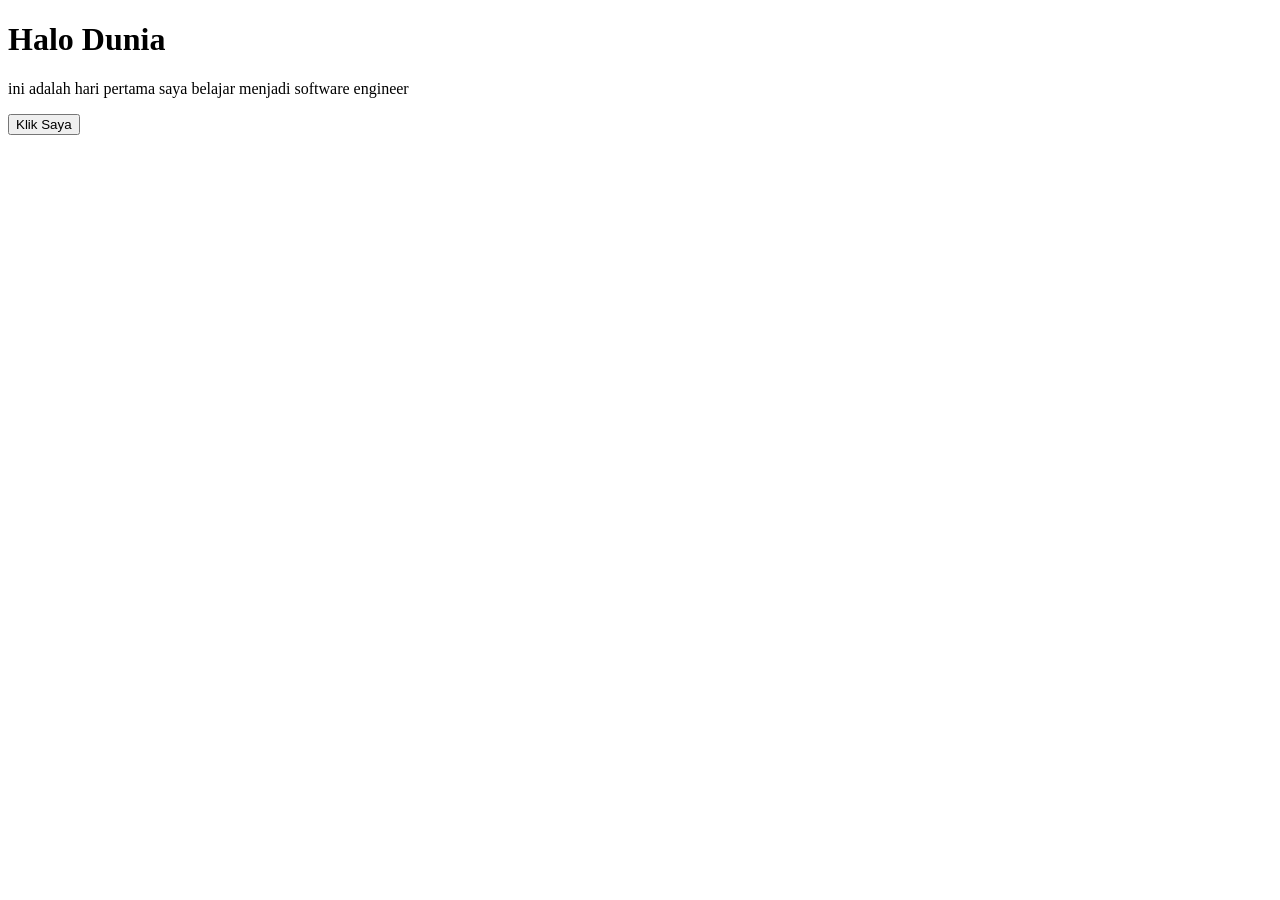
==== index.html @ 7909187d "Proyek minggu 1 dan 2: Portofolio, Kalkulator, dan To-Do List" ====
<!DOCTYPE html>
<html lang="en">
<head>
    <meta charset="UTF-8">
    <meta name="viewport" content="width=device-width, initial-scale=1.0">
    <title>Document</title>
</head>
<body>
   <h1>Halo Dunia</h1> 
   <p>ini adalah hari pertama saya belajar menjadi software engineer</p>
   <button>Klik Saya</button>
</body>
</html>
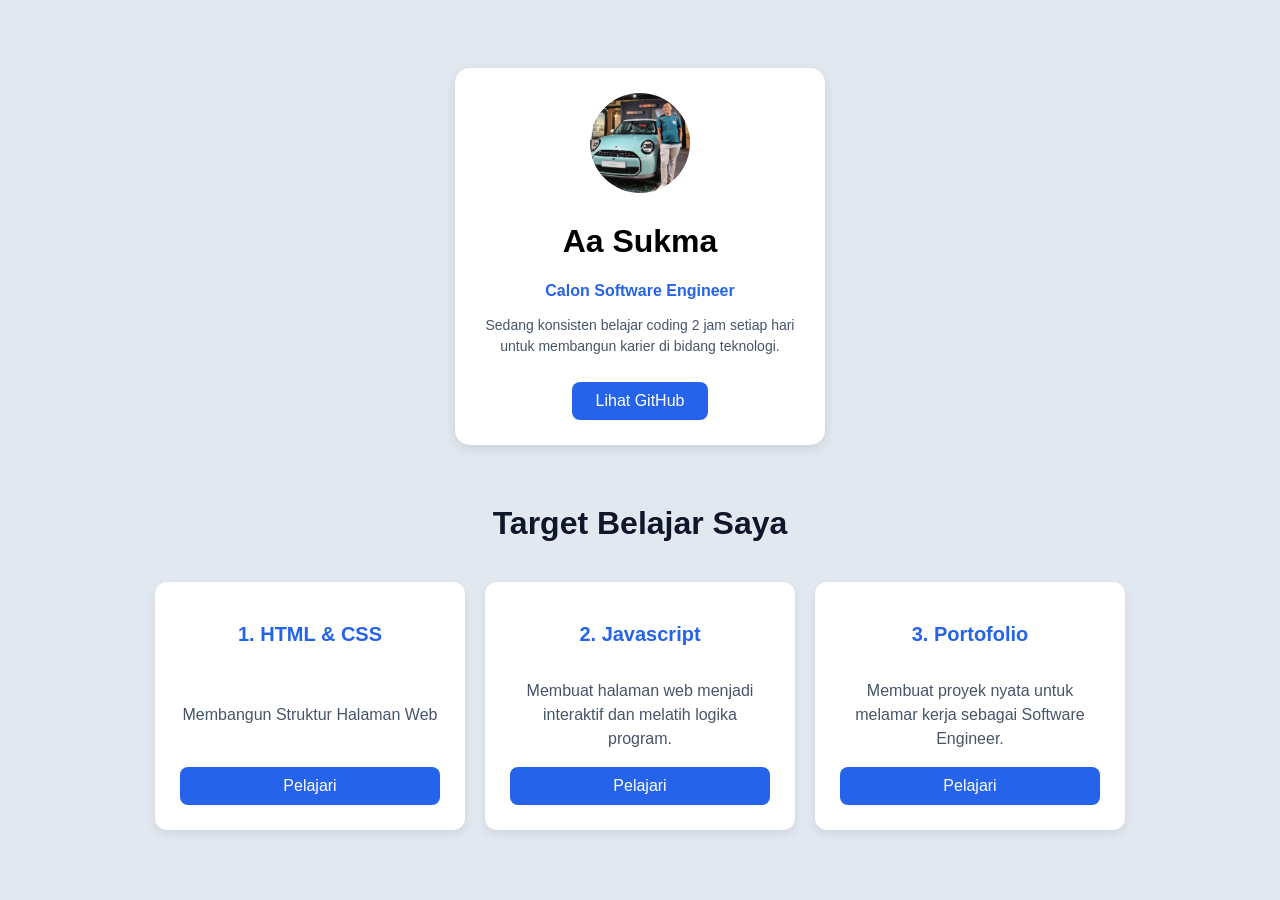
==== commit 163335d7: "Menambahkan halaman utama portofolio" ====
--- a/index.html
+++ b/index.html
@@ -1,13 +1,42 @@
 <!DOCTYPE html>
-<html lang="en">
+<html lang="id">
 <head>
     <meta charset="UTF-8">
     <meta name="viewport" content="width=device-width, initial-scale=1.0">
-    <title>Document</title>
+    <title>Portofolio Aa Sukma</title>
+    <link rel="stylesheet" href="style.css">
 </head>
 <body>
-   <h1>Halo Dunia</h1> 
-   <p>ini adalah hari pertama saya belajar menjadi software engineer</p>
-   <button>Klik Saya</button>
+    <!-- Bagian 1: Kartu Profil -->
+    <div class="kartu-profil">
+        <img src="IMG.jpg" alt="Foto Profil" class="foto-profil">
+        <h1>Aa Sukma</h1>
+        <p class="jabatan">Calon Software Engineer</p>
+        <p class="deskripsi">Sedang konsisten belajar coding 2 jam setiap hari untuk membangun karier di bidang teknologi.</p>
+        <a href="https://github.com" target="_blank" class="tombol">Lihat GitHub</a>
+    </div>
+
+    <!-- Bagian 2: Target Belajar (Flexbox) -->
+    <h1 class="judul-utama">Target Belajar Saya</h1>
+
+    <div class="wadah-kartu">
+        <div class="kartu">
+            <h2>1. HTML & CSS</h2>
+            <p>Membangun Struktur Halaman Web</p>
+            <a href="https://www.w3schools.com/html/" target="_blank" class="tombol">Pelajari</a>
+        </div>
+
+        <div class="kartu">
+            <h2>2. Javascript</h2>
+            <p>Membuat halaman web menjadi interaktif dan melatih logika program.</p>
+            <a href="https://www.w3schools.com/js/" target="_blank" class="tombol">Pelajari</a>
+        </div>
+
+        <div class="kartu">
+            <h2>3. Portofolio</h2>
+            <p>Membuat proyek nyata untuk melamar kerja sebagai Software Engineer.</p>
+            <a href="https://www.w3schools.com/css/" target="_blank" class="tombol">Pelajari</a>
+        </div>
+    </div>
 </body>
-</html>+</html>
--- a/style.css
+++ b/style.css
@@ -0,0 +1,86 @@
+body {
+    background-color: #e2e8f0;
+    font-family: Arial, sans-serif;
+    padding: 40px;
+}
+
+/* Bagian Kartu Profil */
+.kartu-profil {
+    background-color: white;
+    width: 320px;
+    margin: 20px auto 60px auto;
+    padding: 25px;
+    border-radius: 15px;
+    text-align: center;
+    box-shadow: 0 4px 12px rgba(0, 0, 0, 0.1);
+}
+
+.foto-profil {
+    width: 100px;
+    height: 100px;
+    border-radius: 50%;
+    margin-bottom: 5px;
+    object-fit: cover;
+}
+
+.jabatan {
+    color: #2563eb;
+    font-weight: bold;
+    margin-bottom: 15px;
+}
+
+.deskripsi {
+    color: #475569;
+    font-size: 14px;
+    line-height: 1.5;
+    margin-bottom: 25px;
+}
+
+.tombol {
+    display: inline-block;
+    background-color: #2563eb;
+    color: white;
+    padding: 10px 24px;
+    text-decoration: none;
+    border-radius: 8px;
+}
+
+.tombol:hover {
+    background-color: #1d4ed8;
+}
+
+/* Bagian Target Belajar (Flexbox) */
+.judul-utama {
+    text-align: center;
+    color: #0f172a;
+    margin-bottom: 40px;
+}
+
+.wadah-kartu {
+    display: flex;
+    justify-content: center;
+    gap: 20px;
+    flex-wrap: wrap;
+}
+
+.kartu {
+    background-color: white;
+    width: 260px;
+    padding: 25px;
+    border-radius: 12px;
+    box-shadow: 0 4px 10px rgba(0, 0, 0, 0.08);
+    display: flex;
+    flex-direction: column;
+    justify-content: space-between;
+    text-align: center;
+}
+
+.kartu h2 {
+    color: #2563eb;
+    font-size: 20px;
+}
+
+.kartu p {
+    color: #475569;
+    line-height: 1.5;
+}
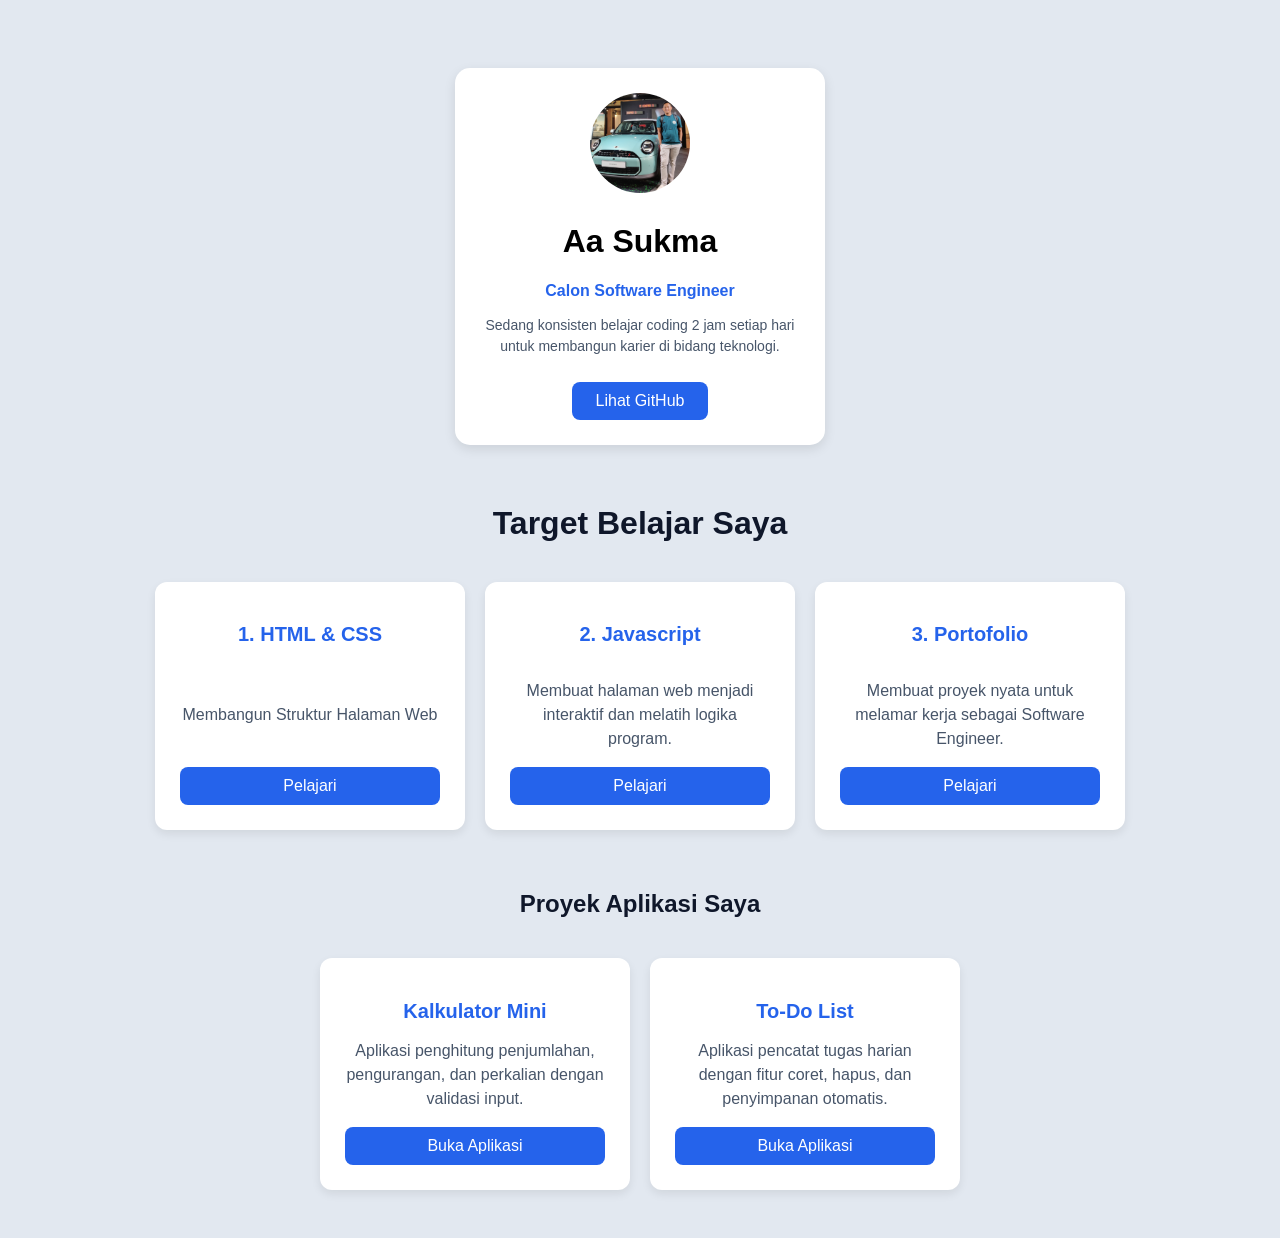
==== commit 98dd5920: "Menambahkan bagian proyek Kalkulator dan To-Do List" ====
--- a/index.html
+++ b/index.html
@@ -38,5 +38,26 @@
             <a href="https://www.w3schools.com/css/" target="_blank" class="tombol">Pelajari</a>
         </div>
     </div>
+        <!-- Bagian 3: Proyek Saya (Aplikasi Live) -->
+    <h2 class="judul-utama" style="margin-top: 60px;">Proyek Aplikasi Saya</h2>
+
+    <div class="wadah-kartu">
+        <div class="kartu">
+            <div>
+                <h2>Kalkulator Mini</h2>
+                <p>Aplikasi penghitung penjumlahan, pengurangan, dan perkalian dengan validasi input.</p>
+            </div>
+            <a href="hari-9/index.html" class="tombol">Buka Aplikasi</a>
+        </div>
+
+        <div class="kartu">
+            <div>
+                <h2>To-Do List</h2>
+                <p>Aplikasi pencatat tugas harian dengan fitur coret, hapus, dan penyimpanan otomatis.</p>
+            </div>
+            <a href="hari-12/index.html" class="tombol">Buka Aplikasi</a>
+        </div>
+    </div>
+
 </body>
 </html>
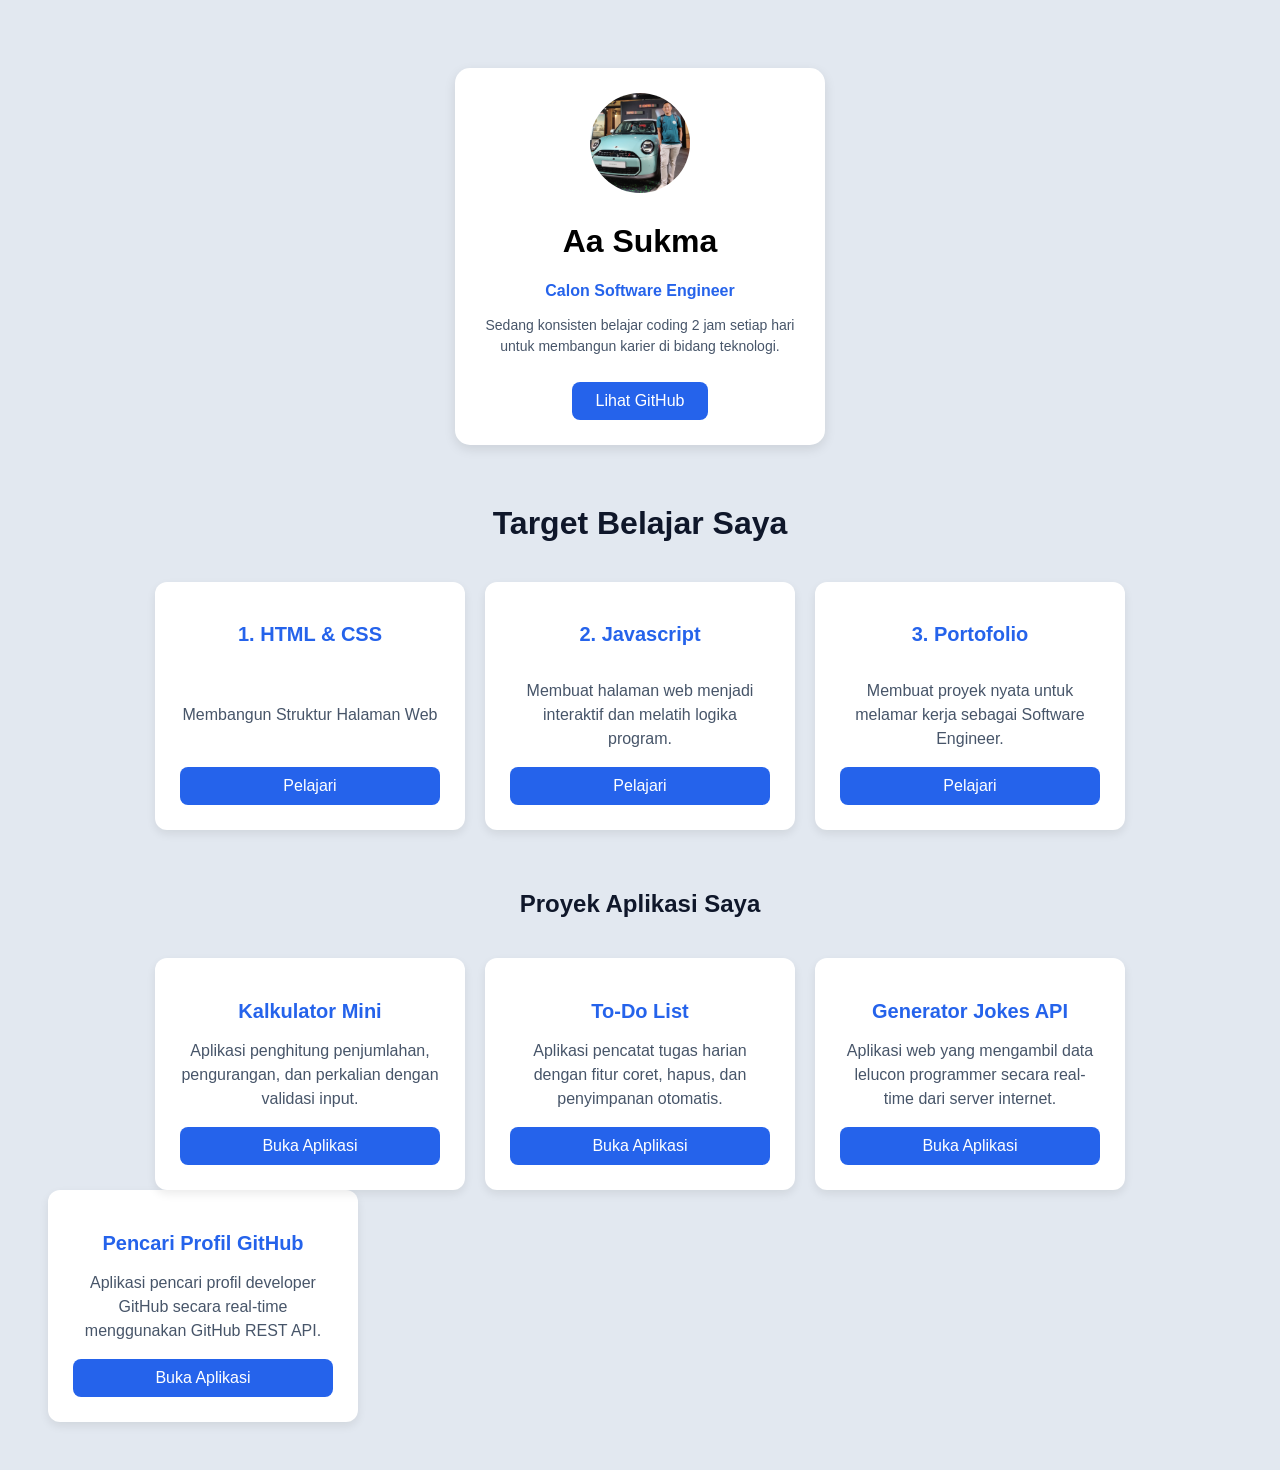
==== commit 1f9cac99: "Menambahkan proyek Pencari Profil GitHub ke portofolio" ====
--- a/index.html
+++ b/index.html
@@ -57,7 +57,23 @@
             </div>
             <a href="hari-12/index.html" class="tombol">Buka Aplikasi</a>
         </div>
-    </div>
+
+        <div class="kartu">
+            <div>
+                <h2>Generator Jokes API</h2>
+                <p>Aplikasi web yang mengambil data lelucon programmer secara real-time dari server internet.</p>
+            </div>
+            <a href="hari-15/index.html" class="tombol">Buka Aplikasi</a>
+        </div>
+    </div> <!-- <-- Penutup wadah-kartu dipindahkan ke sini -->
+
+            <div class="kartu">
+            <div>
+                <h2>Pencari Profil GitHub</h2>
+                <p>Aplikasi pencari profil developer GitHub secara real-time menggunakan GitHub REST API.</p>
+            </div>
+            <a href="hari-16/index.html" class="tombol">Buka Aplikasi</a>
+        </div>
 
 </body>
 </html>
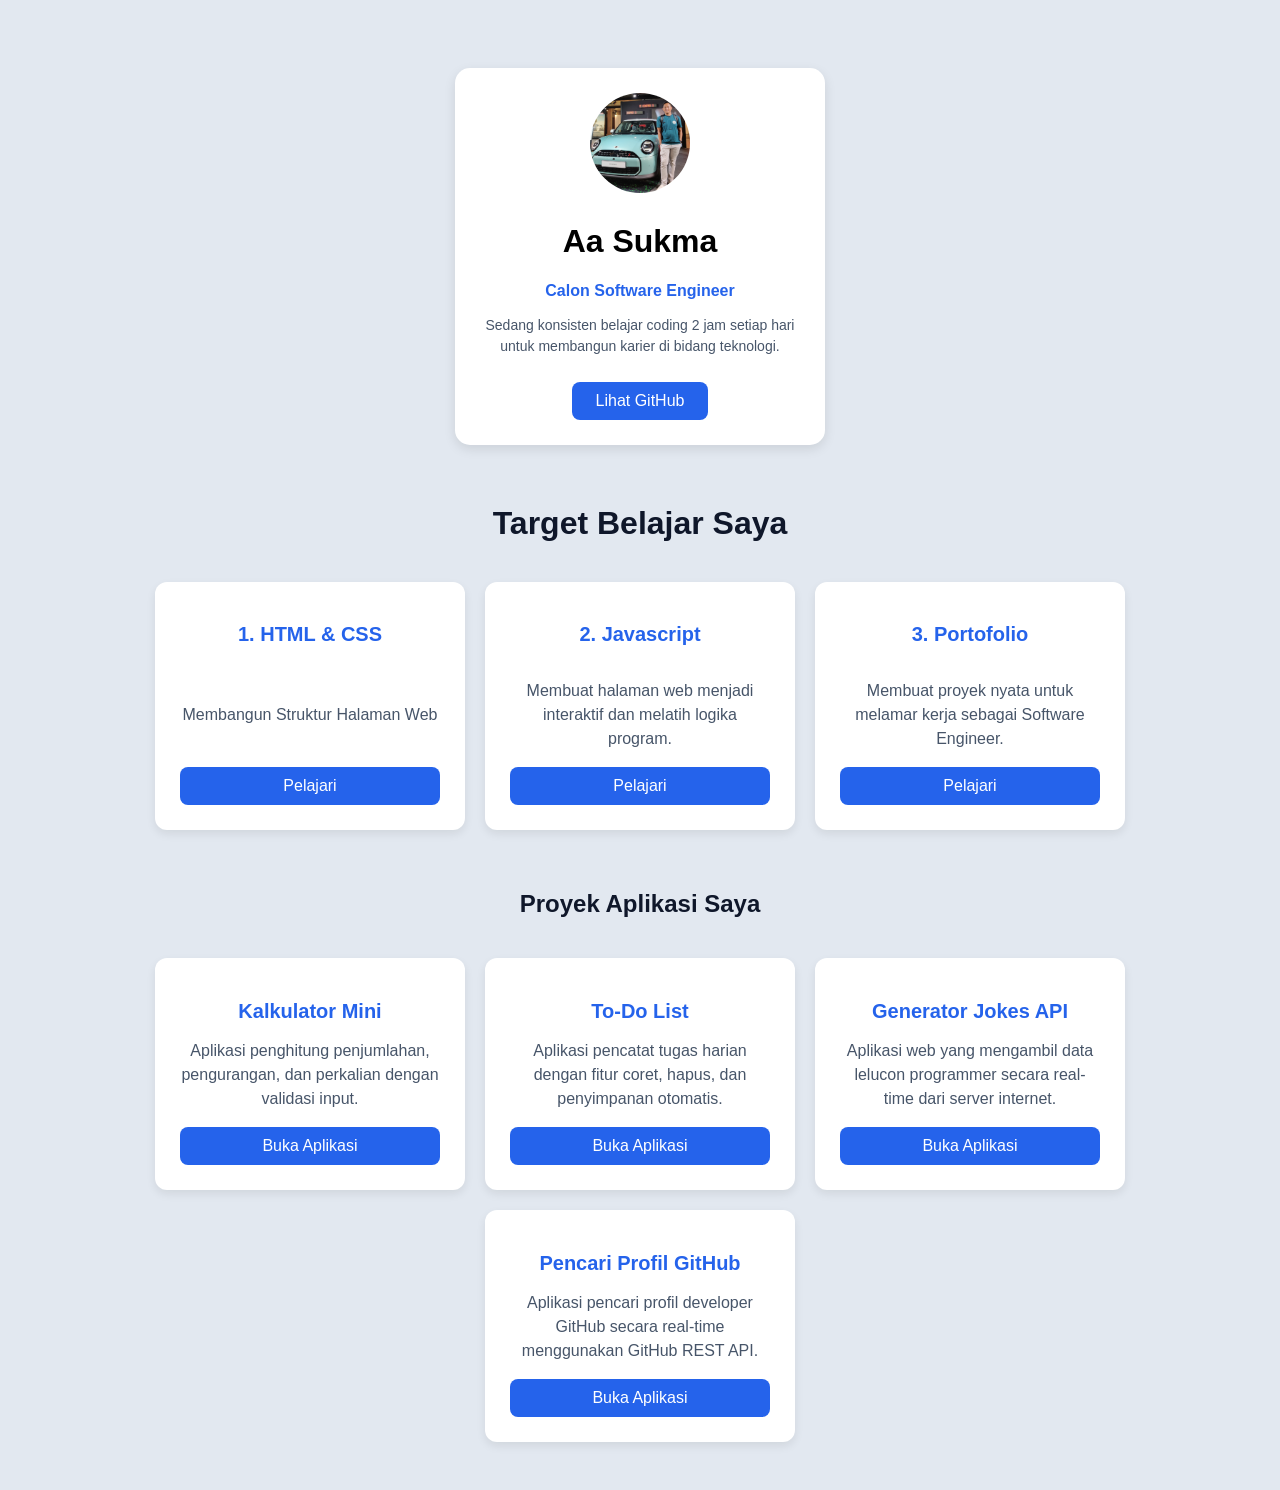
==== commit 0ad8c987: "Menambahkan proyek Pencari Profil GitHub ke portofolio" ====
--- a/index.html
+++ b/index.html
@@ -65,15 +65,14 @@
             </div>
             <a href="hari-15/index.html" class="tombol">Buka Aplikasi</a>
         </div>
-    </div> <!-- <-- Penutup wadah-kartu dipindahkan ke sini -->
-
-            <div class="kartu">
+    
+        <div class="kartu">
             <div>
                 <h2>Pencari Profil GitHub</h2>
                 <p>Aplikasi pencari profil developer GitHub secara real-time menggunakan GitHub REST API.</p>
             </div>
             <a href="hari-16/index.html" class="tombol">Buka Aplikasi</a>
         </div>
-
+    </div> <!-- <-- Penutup wadah-kartu dipindahkan ke sini -->
 </body>
 </html>
